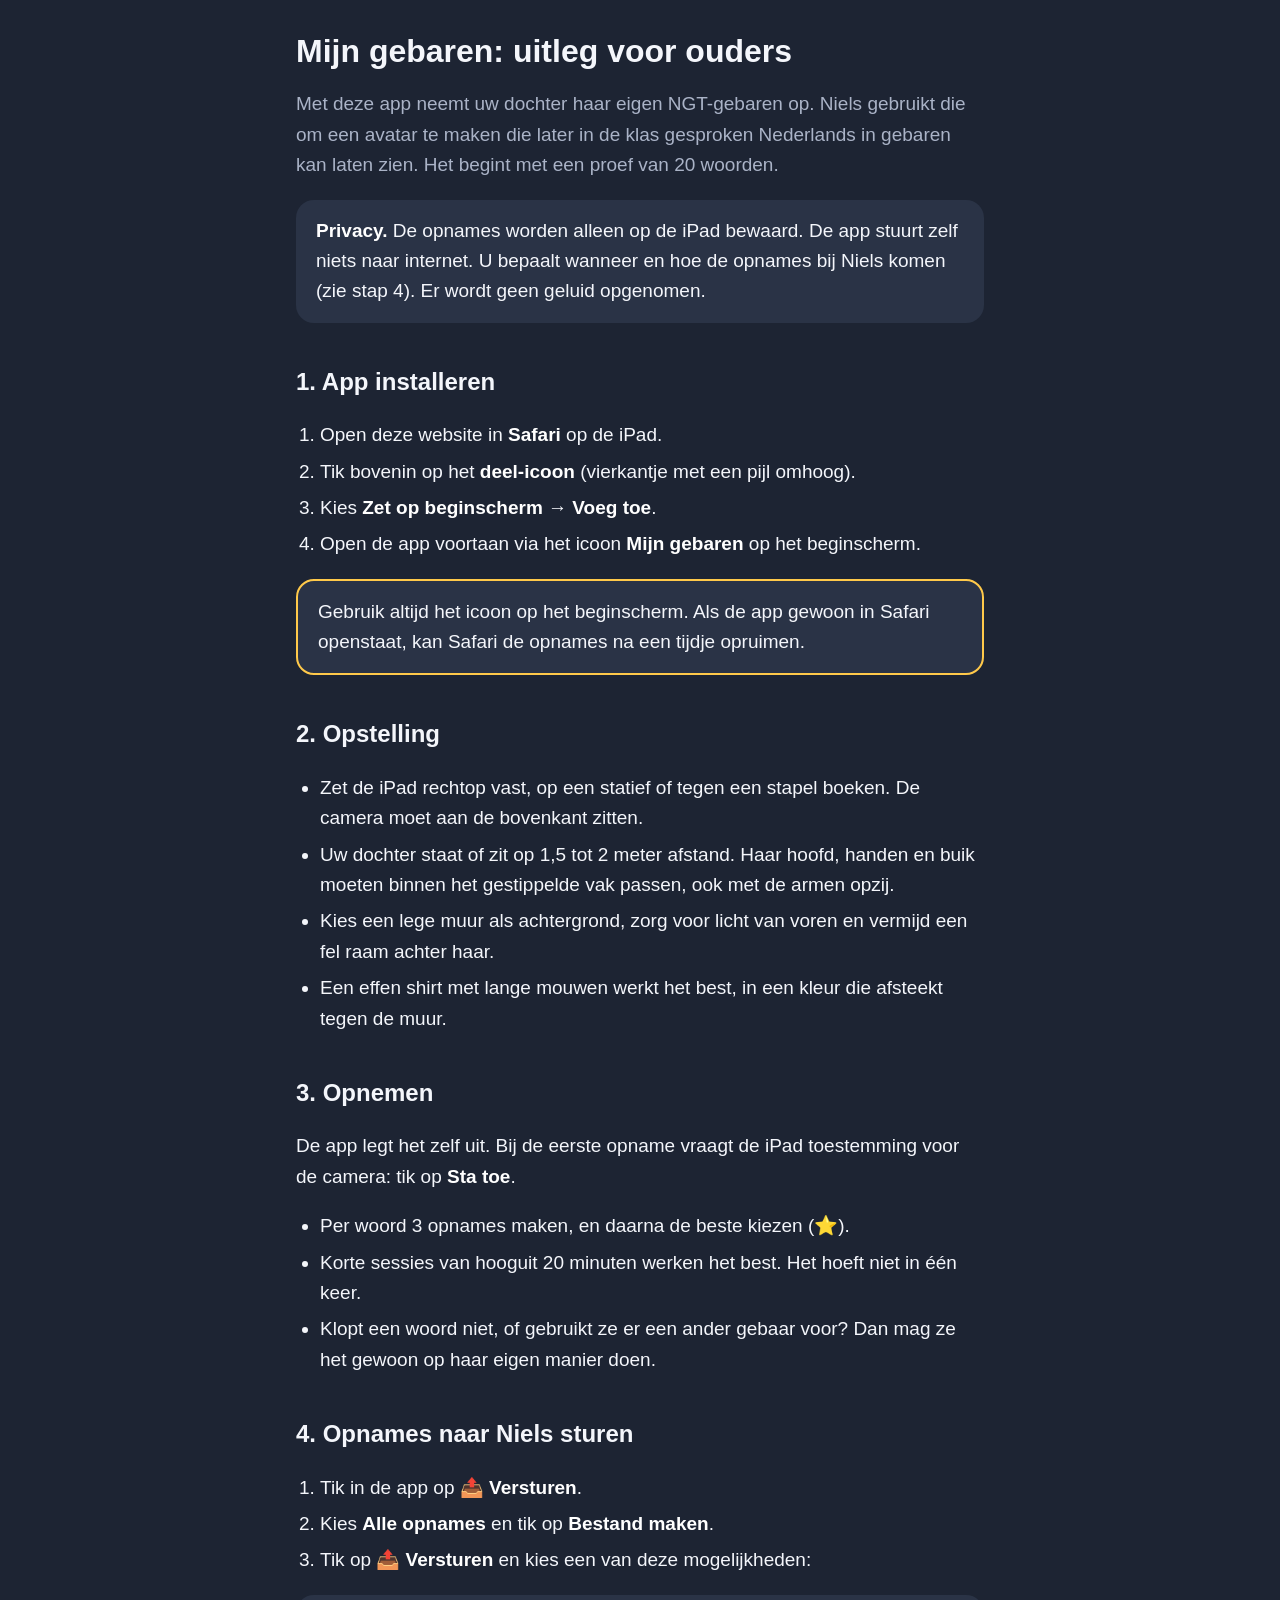
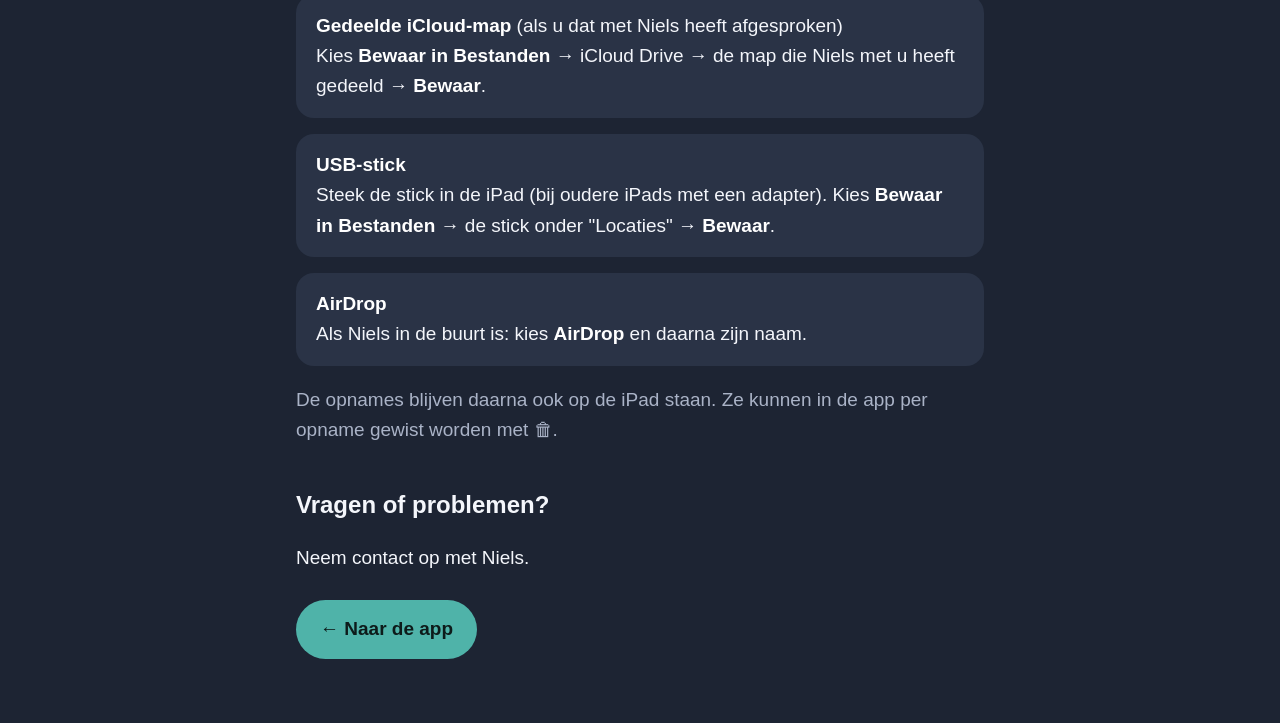
==== uitleg.html @ f66ed291 "Publiceer ngt-opnemen-20261009-2303" ====
<!doctype html>
<html lang="nl">
<head>
  <meta charset="utf-8">
  <meta name="viewport" content="width=device-width, initial-scale=1">
  <meta name="theme-color" content="#1d2433">
  <title>Uitleg Mijn gebaren</title>
  <link rel="apple-touch-icon" href="apple-touch-icon.png">
  <style>
    :root { --achtergrond: #1d2433; --vlak: #2a3346; --tekst: #f4f6fb; --zacht: #aab3c7; --accent: #4fb3a9; --ster: #ffc94a; }
    * { box-sizing: border-box; }
    body {
      margin: 0; background: var(--achtergrond); color: var(--tekst);
      font-family: -apple-system, BlinkMacSystemFont, "Segoe UI", sans-serif;
      font-size: 19px; line-height: 1.6;
    }
    main { max-width: 720px; margin: 0 auto; padding: 32px 16px 64px; }
    h1 { font-size: 32px; line-height: 1.2; margin: 0 0 8px; }
    h2 { font-size: 24px; margin: 40px 0 8px; }
    p, li { color: var(--tekst); }
    .zacht { color: var(--zacht); }
    .kader { background: var(--vlak); border-radius: 18px; padding: 16px 20px; margin: 16px 0; }
    .kader.let-op { border: 2px solid var(--ster); }
    ol, ul { padding-left: 24px; }
    li { margin-bottom: 6px; }
    a.knop {
      display: inline-block; background: var(--accent); color: #0d1b1a; text-decoration: none;
      font-weight: 650; padding: 14px 24px; border-radius: 999px; margin-top: 8px;
    }
    strong { color: #fff; }
  </style>
</head>
<body>
<main>
  <h1>Mijn gebaren: uitleg voor ouders</h1>
  <p class="zacht">Met deze app neemt uw dochter haar eigen NGT-gebaren op. Niels gebruikt die om een avatar te maken die later in de klas gesproken Nederlands in gebaren kan laten zien. Het begint met een proef van 20 woorden.</p>

  <div class="kader">
    <strong>Privacy.</strong> De opnames worden alleen op de iPad bewaard. De app stuurt zelf niets naar internet. U bepaalt wanneer en hoe de opnames bij Niels komen (zie stap 4). Er wordt geen geluid opgenomen.
  </div>

  <h2>1. App installeren</h2>
  <ol>
    <li>Open deze website in <strong>Safari</strong> op de iPad.</li>
    <li>Tik bovenin op het <strong>deel-icoon</strong> (vierkantje met een pijl omhoog).</li>
    <li>Kies <strong>Zet op beginscherm</strong> → <strong>Voeg toe</strong>.</li>
    <li>Open de app voortaan via het icoon <strong>Mijn gebaren</strong> op het beginscherm.</li>
  </ol>
  <div class="kader let-op">
    Gebruik altijd het icoon op het beginscherm. Als de app gewoon in Safari openstaat, kan Safari de opnames na een tijdje opruimen.
  </div>

  <h2>2. Opstelling</h2>
  <ul>
    <li>Zet de iPad rechtop vast, op een statief of tegen een stapel boeken. De camera moet aan de bovenkant zitten.</li>
    <li>Uw dochter staat of zit op 1,5 tot 2 meter afstand. Haar hoofd, handen en buik moeten binnen het gestippelde vak passen, ook met de armen opzij.</li>
    <li>Kies een lege muur als achtergrond, zorg voor licht van voren en vermijd een fel raam achter haar.</li>
    <li>Een effen shirt met lange mouwen werkt het best, in een kleur die afsteekt tegen de muur.</li>
  </ul>

  <h2>3. Opnemen</h2>
  <p>De app legt het zelf uit. Bij de eerste opname vraagt de iPad toestemming voor de camera: tik op <strong>Sta toe</strong>.</p>
  <ul>
    <li>Per woord 3 opnames maken, en daarna de beste kiezen (⭐).</li>
    <li>Korte sessies van hooguit 20 minuten werken het best. Het hoeft niet in één keer.</li>
    <li>Klopt een woord niet, of gebruikt ze er een ander gebaar voor? Dan mag ze het gewoon op haar eigen manier doen.</li>
  </ul>

  <h2>4. Opnames naar Niels sturen</h2>
  <ol>
    <li>Tik in de app op <strong>📤 Versturen</strong>.</li>
    <li>Kies <strong>Alle opnames</strong> en tik op <strong>Bestand maken</strong>.</li>
    <li>Tik op <strong>📤 Versturen</strong> en kies een van deze mogelijkheden:</li>
  </ol>
  <div class="kader">
    <strong>Gedeelde iCloud-map</strong> (als u dat met Niels heeft afgesproken)<br>
    Kies <strong>Bewaar in Bestanden</strong> → iCloud Drive → de map die Niels met u heeft gedeeld → <strong>Bewaar</strong>.
  </div>
  <div class="kader">
    <strong>USB-stick</strong><br>
    Steek de stick in de iPad (bij oudere iPads met een adapter). Kies <strong>Bewaar in Bestanden</strong> → de stick onder "Locaties" → <strong>Bewaar</strong>.
  </div>
  <div class="kader">
    <strong>AirDrop</strong><br>
    Als Niels in de buurt is: kies <strong>AirDrop</strong> en daarna zijn naam.
  </div>
  <p class="zacht">De opnames blijven daarna ook op de iPad staan. Ze kunnen in de app per opname gewist worden met 🗑.</p>

  <h2>Vragen of problemen?</h2>
  <p>Neem contact op met Niels.</p>

  <a class="knop" href="./">← Naar de app</a>
</main>
</body>
</html>
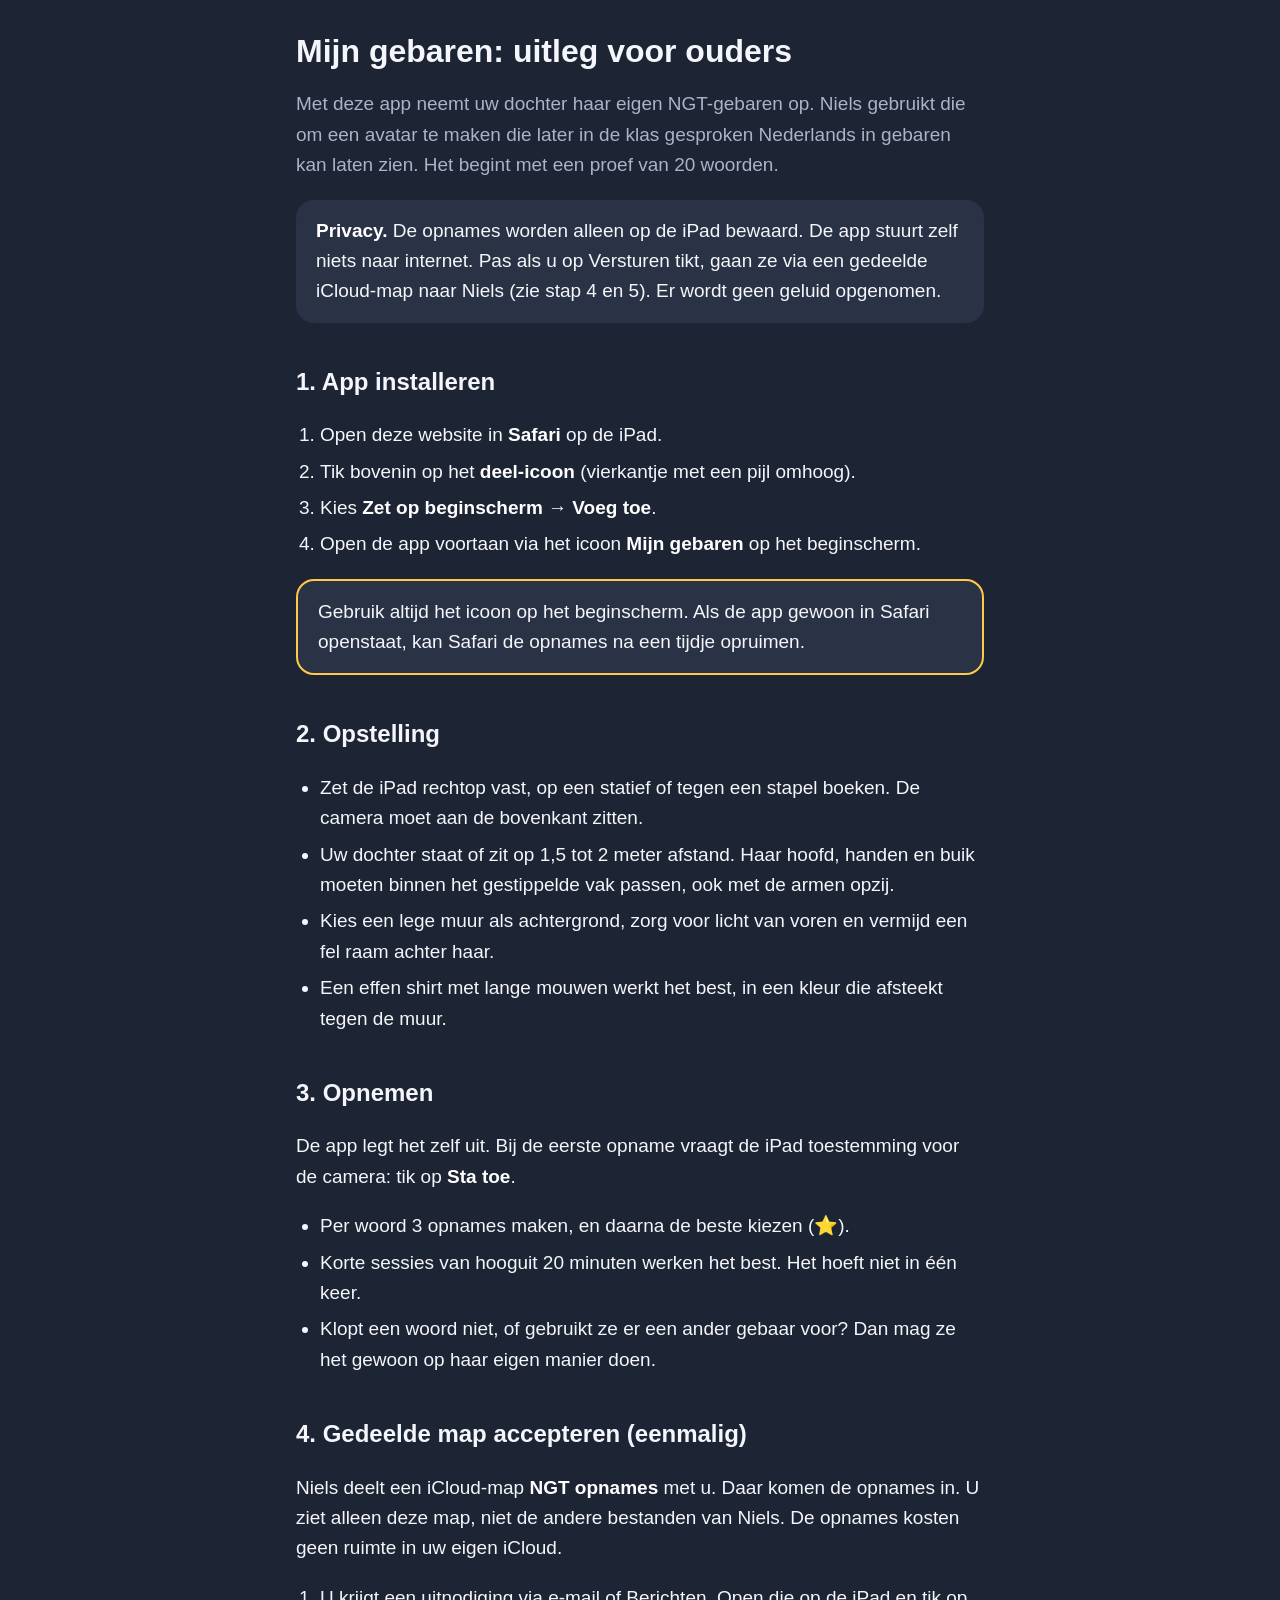
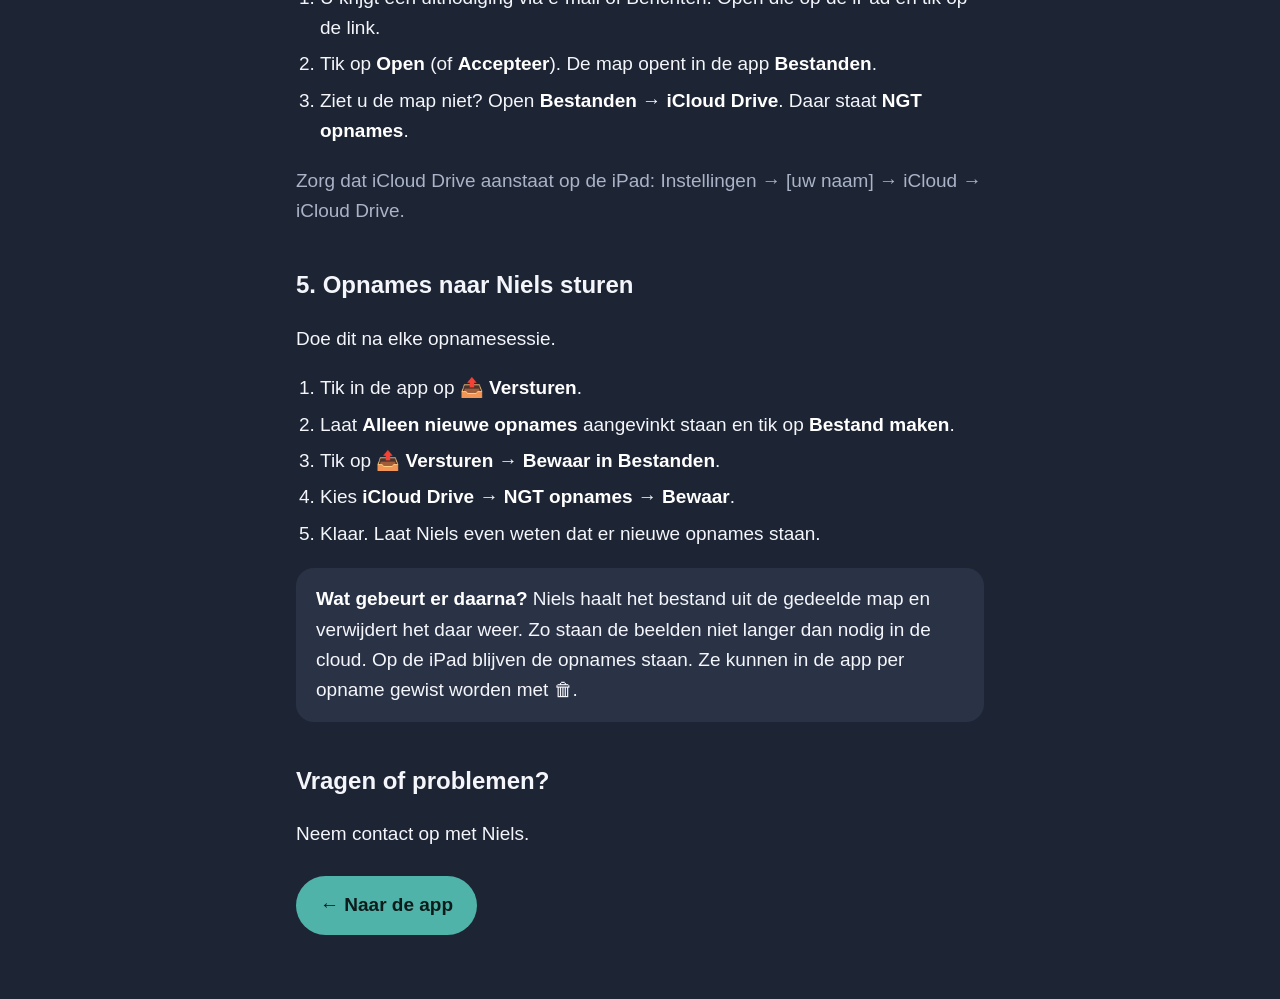
==== commit 8a66ec1c: "Publiceer ngt-opnemen-20261009-2314" ====
--- a/uitleg.html
+++ b/uitleg.html
@@ -36,7 +36,7 @@
   <p class="zacht">Met deze app neemt uw dochter haar eigen NGT-gebaren op. Niels gebruikt die om een avatar te maken die later in de klas gesproken Nederlands in gebaren kan laten zien. Het begint met een proef van 20 woorden.</p>
 
   <div class="kader">
-    <strong>Privacy.</strong> De opnames worden alleen op de iPad bewaard. De app stuurt zelf niets naar internet. U bepaalt wanneer en hoe de opnames bij Niels komen (zie stap 4). Er wordt geen geluid opgenomen.
+    <strong>Privacy.</strong> De opnames worden alleen op de iPad bewaard. De app stuurt zelf niets naar internet. Pas als u op Versturen tikt, gaan ze via een gedeelde iCloud-map naar Niels (zie stap 4 en 5). Er wordt geen geluid opgenomen.
   </div>
 
   <h2>1. App installeren</h2>
@@ -66,25 +66,27 @@
     <li>Klopt een woord niet, of gebruikt ze er een ander gebaar voor? Dan mag ze het gewoon op haar eigen manier doen.</li>
   </ul>
 
-  <h2>4. Opnames naar Niels sturen</h2>
+  <h2>4. Gedeelde map accepteren (eenmalig)</h2>
+  <p>Niels deelt een iCloud-map <strong>NGT opnames</strong> met u. Daar komen de opnames in. U ziet alleen deze map, niet de andere bestanden van Niels. De opnames kosten geen ruimte in uw eigen iCloud.</p>
+  <ol>
+    <li>U krijgt een uitnodiging via e-mail of Berichten. Open die op de iPad en tik op de link.</li>
+    <li>Tik op <strong>Open</strong> (of <strong>Accepteer</strong>). De map opent in de app <strong>Bestanden</strong>.</li>
+    <li>Ziet u de map niet? Open <strong>Bestanden</strong> → <strong>iCloud Drive</strong>. Daar staat <strong>NGT opnames</strong>.</li>
+  </ol>
+  <p class="zacht">Zorg dat iCloud Drive aanstaat op de iPad: Instellingen → [uw naam] → iCloud → iCloud Drive.</p>
+
+  <h2>5. Opnames naar Niels sturen</h2>
+  <p>Doe dit na elke opnamesessie.</p>
   <ol>
     <li>Tik in de app op <strong>📤 Versturen</strong>.</li>
-    <li>Kies <strong>Alle opnames</strong> en tik op <strong>Bestand maken</strong>.</li>
-    <li>Tik op <strong>📤 Versturen</strong> en kies een van deze mogelijkheden:</li>
+    <li>Laat <strong>Alleen nieuwe opnames</strong> aangevinkt staan en tik op <strong>Bestand maken</strong>.</li>
+    <li>Tik op <strong>📤 Versturen</strong> → <strong>Bewaar in Bestanden</strong>.</li>
+    <li>Kies <strong>iCloud Drive</strong> → <strong>NGT opnames</strong> → <strong>Bewaar</strong>.</li>
+    <li>Klaar. Laat Niels even weten dat er nieuwe opnames staan.</li>
   </ol>
   <div class="kader">
-    <strong>Gedeelde iCloud-map</strong> (als u dat met Niels heeft afgesproken)<br>
-    Kies <strong>Bewaar in Bestanden</strong> → iCloud Drive → de map die Niels met u heeft gedeeld → <strong>Bewaar</strong>.
+    <strong>Wat gebeurt er daarna?</strong> Niels haalt het bestand uit de gedeelde map en verwijdert het daar weer. Zo staan de beelden niet langer dan nodig in de cloud. Op de iPad blijven de opnames staan. Ze kunnen in de app per opname gewist worden met 🗑.
   </div>
-  <div class="kader">
-    <strong>USB-stick</strong><br>
-    Steek de stick in de iPad (bij oudere iPads met een adapter). Kies <strong>Bewaar in Bestanden</strong> → de stick onder "Locaties" → <strong>Bewaar</strong>.
-  </div>
-  <div class="kader">
-    <strong>AirDrop</strong><br>
-    Als Niels in de buurt is: kies <strong>AirDrop</strong> en daarna zijn naam.
-  </div>
-  <p class="zacht">De opnames blijven daarna ook op de iPad staan. Ze kunnen in de app per opname gewist worden met 🗑.</p>
 
   <h2>Vragen of problemen?</h2>
   <p>Neem contact op met Niels.</p>
